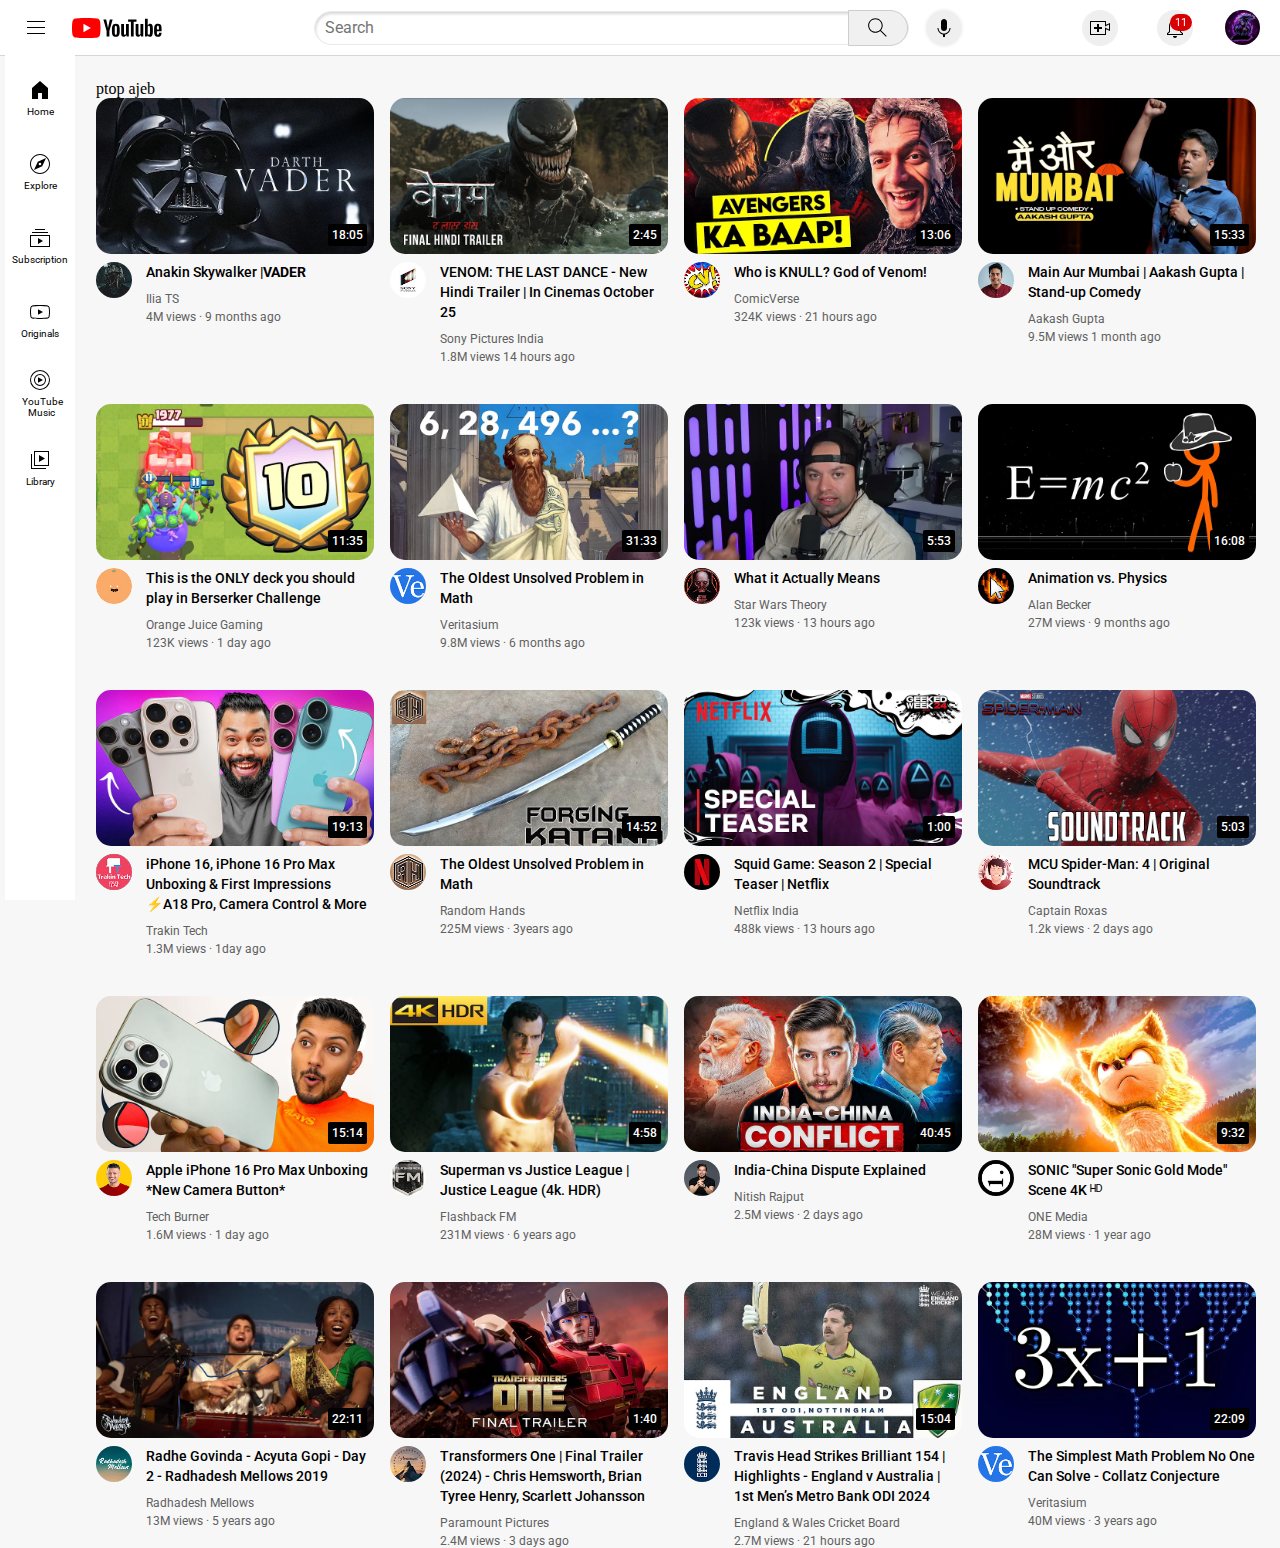
==== index.html @ 11c70578 "Update and rename youtube.html to index.html" ====
ptop ajeb<!DOCTYPE html>
<html>
    <head>
        <title>youtube.com clone</title>
        <link rel="preconnect" href="https://fonts.googleapis.com">
<link rel="preconnect" href="https://fonts.gstatic.com" crossorigin>
<link href="https://fonts.googleapis.com/css2?family=Roboto:wght@100;400&display=swap" rel="stylesheet">
<link rel="stylesheet" href="styles/general.css"> 
<link rel="stylesheet" href="styles/header.css">   
<link rel="stylesheet" href="styles/video.css">
<link rel="stylesheet" href="styles/sidebar.css">  
</head>
    <body> 
        <div class="header">
            <div class="left-section"><img class="hamburger-menu" src="icons/hamburger-menu.svg">
                <img class="youtube-logo" src="icons/youtube-logo.svg"> </div>
            <div class="middle-section"><input class="search-bar" type="text" placeholder="Search"> 
                <button class="search-button"><img class="search-icon" src="icons/search.svg ">
                <div class="tooltip">Search</div></button>
            <button class="voice-search-button"><img src="icons/voice-search-icon.svg"><div class="tooltip">Search with your voice</div></button></div>
            <div class="right-section">
                <div class="upload-icon-container"><button class="upload-button"><img src="icons/upload.svg"></button><div class="tooltip">create</div></div>
                 
                 <button class="notifications-button"><div class="notification-icon-container"><img src="icons/notifications.svg">
                    <div class="notificatons-count">11 </div></div></button>
                     
        <img class="current-profile-picture" src="channel-pictures/current-profile-picture.jpg"> 
            </div>
           
            
        </div>
        <div class="sidebar">
            <div class="sidebar-link"><img src="icons/home.svg"><div class="side-buttons">Home</div>
            </div>
            <div class="sidebar-link"><img src="icons/side-icon-2.svg"><div class="side-buttons">Explore</div></div>
            <div class="sidebar-link"><img src="icons/side-icon-3.svg"><div class="side-buttons"></divclass> Subscription</div>
             </div>
            <div class="sidebar-link">
                <img src="icons/side-icon-4.svg"><div class="side-buttons"> Originals</div></div>
            <div class="sidebar-link">
                <img src="icons/side-icon-5.svg"><div class="side-buttons" style="padding-left: 5px;">YouTube<div style="padding-left: 6px;">Music</div> </div> </div>
            <div class="sidebar-link">
                <img src="icons/side-icon-6.svg"><div class="side-buttons">Library</div>
        </div></div>
     <!-- comment out-->
       <div class="video-grid"> 
        <div class="video-preview">
        <div class="thumbnail-row">
            <img class="thumbnail" src="thumbnails/vader.webp">
        <div class="video-time">18:05</div></div>
        <div class="video-info-grid">
            <div class="channel-picture"> <img class="profile-picture" src="channel-pictures/dp1.jpg"></div>
            <div class="video-info"> <p class="video-title">Anakin Skywalker |<strong>VADER</strong> </p>
                <p class="video-author">
                    Ilia TS
                    </p>
                <p class="video-stat">4M views &#183; 9 months ago</p></div>
        </div></div>
        <div class="video-preview">
            <div class="thumbnail-row"><img class="thumbnail" src="thumbnails/venom3.webp"><div class="video-time">2:45</div></div>
            <div class="video-info-grid">
                <div class="channel-picture"> <img class="profile-picture" src="channel-pictures/dp2.jpg"></div>
                <div class="video-info"> <p class="video-title"> VENOM: THE LAST DANCE - New Hindi 
                    Trailer | In Cinemas October 25</p>
                    <p class="video-author">
                        Sony Pictures India

                        </p>
                    <p class="video-stat">1.8M views
                        14 hours ago</p></div>
                    </div>
                </div>
            <div class="video-preview">
                <div class="thumbnail-row"><img class="thumbnail" src="thumbnails/cv.webp"><div class="video-time">13:06</div></div>
                <div class="video-info-grid">
                    <div class="channel-picture"> <img class="profile-picture" src="channel-pictures/dp3.jpg"></div>
                    <div class="video-info"> <p class="video-title">Who is KNULL? God of Venom! </p>
                        <p class="video-author">
                            ComicVerse
                            </p>
                        <p class="video-stat">324K views &#183; 21 hours ago</p></div>
                </div></div>
            <div class="video-preview">
                <div class="thumbnail-row"><img class="thumbnail" src="thumbnails/akash.webp"><div class="video-time">15:33</div></div>
                <div class="video-info-grid">
                    <div class="channel-picture"> <img class="profile-picture" src="channel-pictures/dp4.jpg"></div><div class="video-info"> <p class="video-title"> Main Aur Mumbai | Aakash Gupta | Stand-up Comedy </p>
                        <p class="video-author">
                            Aakash Gupta
                        
    
                            </p>
                        <p class="video-stat">    9.5M views
                            1 month ago</p></div>
                        </div>
                    </div>
                    <div class="video-preview">
                        <div class="thumbnail-row"><img class="thumbnail" src="thumbnails/cr.webp"><div class="video-time">11:35</div></div>
                        <div class="video-info-grid">
                            <div class="channel-picture"> <img class="profile-picture" src="channel-pictures/dp5.jpg"></div>
                            <div class="video-info"> <p class="video-title">This is the ONLY deck you should play in Berserker Challenge </p>
                                <p class="video-author">
                                    Orange Juice Gaming
                                    </p>
                                <p class="video-stat"> 123K views &#183;
                                    1 day ago</p></div>
                        </div></div>
                    <div class="video-preview">
                        <div class="thumbnail-row"><img class="thumbnail" src="thumbnails/maths.webp"><div class="video-time">31:33</div></div>
                        <div class="video-info-grid">
                            <div class="channel-picture"> <img class="profile-picture" src="channel-pictures/dp6.jpg"></div><div class="video-info"> <p class="video-title"> The Oldest Unsolved Problem in Math</p>
                                <p class="video-author"> 
                                    Veritasium
                                    
                                    </p>
                                <p class="video-stat">9.8M views &#183;
                                    6 months ago</p></div>
                                </div>
                            </div> 
                            <div class="video-preview">
                                <div class="thumbnail-row"><img class="thumbnail" src="thumbnails/swtheory.webp"><div class="video-time">5:53</div></div>
                                <div class="video-info-grid">
                                    <div class="channel-picture"> <img class="profile-picture" src="channel-pictures/dp7.jpg"></div><div class="video-info"> <p class="video-title"> What it Actually Means</p>
                                        <p class="video-author"> 
                                            Star Wars Theory
                                            
                                            </p>
                                        <p class="video-stat">123k views &#183;
                                           13 hours ago</p></div>
                                        </div>
                                    </div> 
                                    <div class="video-preview">
                                        <div class="thumbnail-row"><img class="thumbnail" src="thumbnails/animate.webp"><div class="video-time">16:08</div></div>
                                        <div class="video-info-grid">
                                            <div class="channel-picture"> <img class="profile-picture" src="channel-pictures/dp8.jpg"></div><div class="video-info"> <p class="video-title"> Animation vs. Physics</p>
                                                <p class="video-author"> 
                                                    Alan Becker
                                                    
                                                    </p>
                                                <p class="video-stat">27M views &#183;
                                                     9 months ago</p></div>
                                                </div>
                                            </div> 
                                            <div class="video-preview">
                                                <div class="thumbnail-row"><img class="thumbnail" src="thumbnails/tech.webp"><div class="video-time">19:13</div></div>
                                                <div class="video-info-grid">
                                                    <div class="channel-picture"> <img class="profile-picture" src="channel-pictures/dp9.jpg"></div><div class="video-info"> <p class="video-title"> iPhone 16, iPhone 16 Pro Max Unboxing & First Impressions ⚡A18 Pro, Camera Control & More</p>
                                                        <p class="video-author"> 
                                                           Trakin Tech
                                                            
                                                            </p>
                                                        <p class="video-stat">1.3M views &#183;
                                                            1day ago</p></div>
                                                        </div>
                                                    </div> 
                                                    <div class="video-preview">
                                                        <div class="thumbnail-row"><img class="thumbnail" src="thumbnails/katana.webp"><div class="video-time">14:52</div></div>
                                                        <div class="video-info-grid">
                                                            <div class="channel-picture"> <img class="profile-picture" src="channel-pictures/dp10.jpg"></div><div class="video-info"> <p class="video-title"> The Oldest Unsolved Problem in Math</p>
                                                                <p class="video-author"> 
                                                                    Random Hands
                                                                    
                                                                    </p>
                                                                <p class="video-stat">225M views &#183;
                                                                   3years ago</p></div>
                                                                </div>
                                                            </div> 
                                                            <div class="video-preview">
                                                                <div class="thumbnail-row"><img class="thumbnail" src="thumbnails/squidgame.webp"><div class="video-time">1:00</div></div>
                                                                <div class="video-info-grid">
                                                                    <div class="channel-picture"> <img class="profile-picture" src="channel-pictures/dp11.jpg"></div><div class="video-info"> <p class="video-title">Squid Game: Season 2 | Special Teaser | Netflix</p>
                                                                        <p class="video-author"> 
                                                                           Netflix India
                                                                            
                                                                            </p>
                                                                        <p class="video-stat">488k views &#183;
                                                                           13 hours ago</p></div>
                                                                        </div>
                                                                    </div> 
                                                                    <div class="video-preview">
                                                                        <div class="thumbnail-row"><img class="thumbnail" src="thumbnails/spiderman.webp"><div class="video-time">5:03</div></div>
                                                                        <div class="video-info-grid">
                                                                            <div class="channel-picture"> <img class="profile-picture" src="channel-pictures/dp12.jpg"></div><div class="video-info"> <p class="video-title"> MCU Spider-Man: 4 | Original Soundtrack</p>
                                                                                <p class="video-author"> 
                                                                                    Captain Roxas
                                                                                    
                                                                                    </p>
                                                                                <p class="video-stat">1.2k views &#183;
                                                                                   2 days ago</p></div>
                                                                                </div>
                                                                            </div> 
                                                                            <div class="video-preview">
                                                                                <div class="thumbnail-row"><img class="thumbnail" src="thumbnails/techie.webp"><div class="video-time">15:14</div></div>
                                                                                <div class="video-info-grid">
                                                                                    <div class="channel-picture"> <img class="profile-picture" src="channel-pictures/dp13.jpg"></div><div class="video-info"> <p class="video-title"> Apple iPhone 16 Pro Max Unboxing *New Camera Button*</p>
                                                                                        <p class="video-author"> 
                                                                                           Tech Burner
                                                                                            
                                                                                            </p>
                                                                                        <p class="video-stat">1.6M views &#183;
                                                                                           1 day ago</p></div>
                                                                                        </div>
                                                                                    </div> 
                                                                                    <div class="video-preview">
                                                                                        <div class="thumbnail-row"><img class="thumbnail" src="thumbnails/superman.webp"><div class="video-time">4:58</div></div>
                                                                                        <div class="video-info-grid">
                                                                                            <div class="channel-picture"> <img class="profile-picture" src="channel-pictures/dp14.jpg"></div><div class="video-info"> <p class="video-title"> Superman vs Justice League  | Justice League (4k. HDR)</p>
                                                                                                <p class="video-author"> 
                                                                                                   Flashback FM
                                                                                                    
                                                                                                    </p>
                                                                                                <p class="video-stat">231M views &#183;
                                                                                                    6 years ago</p></div>
                                                                                                </div>
                                                                                            </div> 
                                                                                            <div class="video-preview">
                                                                                                <div class="thumbnail-row"><img class="thumbnail" src="thumbnails/india.webp"><div class="video-time">40:45</div></div>
                                                                                                <div class="video-info-grid">
                                                                                                    <div class="channel-picture"> <img class="profile-picture" src="channel-pictures/dp15.jpg"></div><div class="video-info"> <p class="video-title"> India-China Dispute Explained</p>
                                                                                                        <p class="video-author"> 
                                                                                                           Nitish Rajput
                                                                                                            
                                                                                                            </p>
                                                                                                        <p class="video-stat">2.5M views &#183;
                                                                                                            2 days ago</p></div>
                                                                                                        </div>
                                                                                                    </div> 
                                                                                                    <div class="video-preview">
                                                                                                        <div class="thumbnail-row"><img class="thumbnail" src="thumbnails/sonic.webp"><div class="video-time">9:32</div></div>
                                                                                                        <div class="video-info-grid">
                                                                                                            <div class="channel-picture"> <img class="profile-picture" src="channel-pictures/dp16.jpg"></div><div class="video-info"> <p class="video-title"> SONIC "Super Sonic Gold Mode" Scene 4K ᴴᴰ</p>
                                                                                                                <p class="video-author"> 
                                                                                                                   ONE Media
                                                                                                                    
                                                                                                                    </p>
                                                                                                                <p class="video-stat">28M views &#183;
                                                                                                                   1 year ago</p></div>
                                                                                                                </div>
                                                                                                            </div>  
                                                                                                            <div class="video-preview">
                                                                                                                <div class="thumbnail-row"><img class="thumbnail" src="thumbnails/krishna.webp"><div class="video-time">22:11</div></div>
                                                                                                                <div class="video-info-grid">
                                                                                                                    <div class="channel-picture"> <img class="profile-picture" src="channel-pictures/dp17.jpg"></div><div class="video-info"> <p class="video-title"> Radhe Govinda - Acyuta Gopi - Day 2 - Radhadesh Mellows 2019
                                                                                                                        
                                                                                                                        </p>
                                                                                                                        <p class="video-author"> 
                                                                                                                            Radhadesh Mellows
                                                                                                                            
                                                                                                                            </p>
                                                                                                                        <p class="video-stat">13M views &#183;
                                                                                                                            5 years ago</p></div>
                                                                                                                        </div>
                                                                                                                    </div> 
                                                                                                                    <div class="video-preview">
                                                                                                                        <div class="thumbnail-row"><img class="thumbnail" src="thumbnails/transformers.webp"><div class="video-time">1:40</div></div>
                                                                                                                        <div class="video-info-grid">
                                                                                                                            <div class="channel-picture"> <img class="profile-picture" src="channel-pictures/dp18.jpg"></div><div class="video-info"> <p class="video-title">  Transformers One | Final Trailer (2024) - Chris Hemsworth, Brian Tyree Henry, Scarlett Johansson</p>
                                                                                                                                <p class="video-author"> 
                                                                                                                                   Paramount Pictures
                                                                                                                                    
                                                                                                                                    </p>
                                                                                                                                <p class="video-stat">2.4M views &#183;
                                                                                                                                    3 days ago</p></div>
                                                                                                                                </div>
                                                                                                                            </div> 
                                                                                                                            <div class="video-preview">
                                                                                                                                <div class="thumbnail-row"><img class="thumbnail" src="thumbnails/cricket.webp"><div class="video-time">15:04</div></div>
                                                                                                                                <div class="video-info-grid">
                                                                                                                                    <div class="channel-picture"> <img class="profile-picture" src="channel-pictures/dp19.jpg"></div><div class="video-info"> <p class="video-title">Travis Head Strikes Brilliant 154 | Highlights - England v Australia | 1st Men’s Metro Bank ODI 2024 </p>
                                                                                                                                        <p class="video-author"> 
                                                                                                                                            
England & Wales Cricket Board
                                                                                                                                            
                                                                                                                                            </p>
                                                                                                                                        <p class="video-stat">2.7M views &#183;
                                                                                                                                            21 hours ago</p></div>
                                                                                                                                        </div>
                                                                                                                                    </div> 
                                                                                                                                    <div class="video-preview">
                                                                                                                                        <div class="thumbnail-row"><img class="thumbnail" src="thumbnails/maths2.webp"><div class="video-time">22:09</div></div>
                                                                                                                                        <div class="video-info-grid">
                                                                                                                                            <div class="channel-picture"> <img class="profile-picture" src="channel-pictures/dp6.jpg"></div><div class="video-info"> <p class="video-title"> The Simplest Math Problem No One Can Solve - Collatz Conjecture</p>
                                                                                                                                                <p class="video-author"> 
                                                                                                                                                    Veritasium
                                                                                                                                                    
                                                                                                                                                    </p>
                                                                                                                                                <p class="video-stat">40M views &#183;
                                                                                                                                                    3 years ago</p></div>
                                                                                                                                                </div>
                                                                                                                                            </div> 
                                                                                                                                            
                                                                                                                                                    
                                                                                                                                                             
                                                                                                                                                                    
                                                                                                                                                                            </div> 

                        </div>
                        
                            
                    </body>
</html>
---- styles/general.css ----
p{
    font-family: roboto,arial;
    margin-top: 0;
    margin-bottom: 0;
    
}
body{
    margin:0;
    padding-top: 80px;
    padding-left: 96px;
    padding-right: 24px;
    background-color: rgb(247, 247, 247);
}
---- styles/header.css ----
.header{
height: 55px;
display: flex;
flex-direction: row;
justify-content: space-between;
position: fixed;
top: 0;
left: 0;
right: 0;
z-index: 100;
background-color: rgb(255, 255, 255);
border-bottom-width: 1px;
border-bottom-style: solid;
border-bottom-color: rgb(214, 214, 214);
}
.left-section{
    display:  flex;
    align-items: center;
}
.middle-section{
    flex: 1;
    margin-left: 70px;
    margin-right:  35px;
    max-width: 650px;
    display: flex;
    align-items: center;
    
}
.right-section{
    width: 180px;
    display: flex;
    align-items: center;
    justify-content: space-between;
    margin-right: 20px;
    flex-shrink: 0;
}
.hamburger-menu{
    height: 24px;
    margin-left: 24px;
    margin-right:  24px;
    cursor: pointer;
}
.hamburger-menu:hover{
 
    opacity: 0.65;
}
.youtube-logo{
    height: 20px;
    cursor: pointer;
} 
.youtube-logo:hover{
    opacity: 0.65;
}
.search-button{
    height: 36px;
    width: 60px;
    background-color: rgb(240, 240, 240);
    border-width: 1px;
    border-style: solid;
    border-color: rgb(234, 234, 234);
    margin-left:-61px;
    border-radius: 25px;
    border-top-left-radius:0px;
    border-bottom-left-radius: 0px;
   cursor: pointer;
    border-color:  rgb(205, 205, 205); 
    
}
.search-button,
.voice-search-button,
.upload-icon-container{
    display: flex;
    justify-content: center;
    position: relative;
    align-items: center;
}
.search-button .tooltip,
.voice-search-button .tooltip,
.upload-icon-container .tooltip{
    font-family: roboto,arial;
    position: absolute;
    background-color: gray;
    color: white;
    padding-top: 4px;
    padding-bottom: 4px;
    padding-left: 8px;
    padding-right: 8px;
    border-radius: 2px;
    font-size: 12px;
    bottom: -30px;
    opacity: 0;
  transition :opacity 0.15s;
  pointer-events: none;
  white-space: nowrap;
}
.search-button:hover .tooltip,
.voice-search-button:hover .tooltip,
.upload-icon-container:hover .tooltip{
    opacity: 1;
}
.search-button:hover{
    opacity: 0.65;
}
.voice-search-button{
 height: 40px;
 width: 40px;
 margin-left:  16px;
 border-radius: 30px;
 border-color:rgb(251, 250, 250);
 border-style: solid;
 cursor: pointer;
}
.voice-search-button:hover{
    opacity: 0.65;
}
.search-bar{
    flex: 1;
    height: 34px;
    border-radius: 25px;
     
    border: 1px solid rgb(234, 234, 234);
    padding-left: 10px;
    font-size: 16px;
    box-shadow: inset 1px 2px 3px rgb(216, 216, 216);

width: 5pxpx;
}
.search-bar::placeholder{
    font-family: roboto,arial;
   
   
}
.search-icon{
    height: 25px;
}
.upload-button{
    height: 40px;
    width: 40px;
    border-radius: 25px;
    border-style: solid;
    border-color: rgb(255, 255, 255); 
    cursor:pointer;
    margin-right: 5px;
}
.upload-button:hover{
    opacity: 0.65;
}
 .notifications-button{
    height: 40px;
    width: 40px;
    border-radius: 25px;
    border-style: solid;
    border-color:  rgb(255, 255, 255);
    cursor:pointer;
}
.notifications-button:hover{
    opacity: 0.65;
}
.notification-icon-container{
    position: relative;
      
}
.notificatons-count{
position: absolute;
top: -2px;
right: -5px;
background-color: rgb(216, 0, 0);
color: white; 
font-family: roboto,arial;
font-size: 11px;
padding-left: 5px;
padding-right: 5px;
padding-top: 2px;
padding-bottom: 2px;
border-radius: 10px;
}
.current-profile-picture{
    height: 35px;
    
    border-radius: 25px;
    border: none;
   vertical-align: center;
}
.notifications-button:hover{
    opacity: 0.65;
}
---- styles/video.css ----
.thumbnail{
   border-radius: 15px;
   width:100%; 
}


.video-title{
    object-fit: cover;
    margin-top: 0;
    font-size:14px ;
    font-weight: 500;
    line-height: 20px;
    margin-bottom: 10px;
}
.video-stat{
    margin-top: 0px;
    font-size: 12px;
    color: rgb(96,96,96);

}


.profile-picture{
width: 36px;
border-radius: 40px;
}
.thumbnail-row{
margin-bottom: 8px;
position: relative;
}
.video-author{
font-size: 12px;
color: rgb(96,96,96);
margin-bottom: 4px;
}
.video-info-grid{
grid-template-columns: 50px 1fr;
display: grid;
}

.video-grid{
display: grid;
grid-template-columns:1fr 1fr 1fr;
column-gap: 16px;
row-gap: 40px; 

}
@media (max-width: 750px){
    .video-grid{
        grid-template-columns: 1fr 1fr ;
    }
}
@media (min-width:751px) and (max-width:999px){
    .video-grid{
        grid-template-columns: 1fr 1fr 1fr ;
    }
}
@media (min-width: 1000px){
    .video-grid{
        grid-template-columns: 1fr 1fr 1fr 1fr;
    }
}

.video-time{
    background-color: black;
    color: white;
    position: absolute;
   font-size:12px ;
   font-weight: 500;
   bottom: 8px;
font-family: roboto,arial;
   right: 7px;
   padding: 4px  ; 
   border-radius: 2px;
}
---- styles/sidebar.css ----
.sidebar{
    position: fixed;
    left: 5PX;
    bottom: 0;
      
    top: 55px;
    background-color: rgb(255, 255, 255);
    width: 70px;
    z-index: 101;
    padding-top: 5PX;

}
.sidebar-link{
height: 74px;
display: flex;
justify-content: center;
align-items: center;
flex-direction: column;
cursor: pointer;
}
.sidebar-link:hover{
background-color: rgb(234, 234, 234);
    

}  
.sidebar-link img{
    height: 24px;
    margin-bottom: 4PX;
}
.side-buttons{
    font-family: roboto,arial;
    font-size: 10px;
}
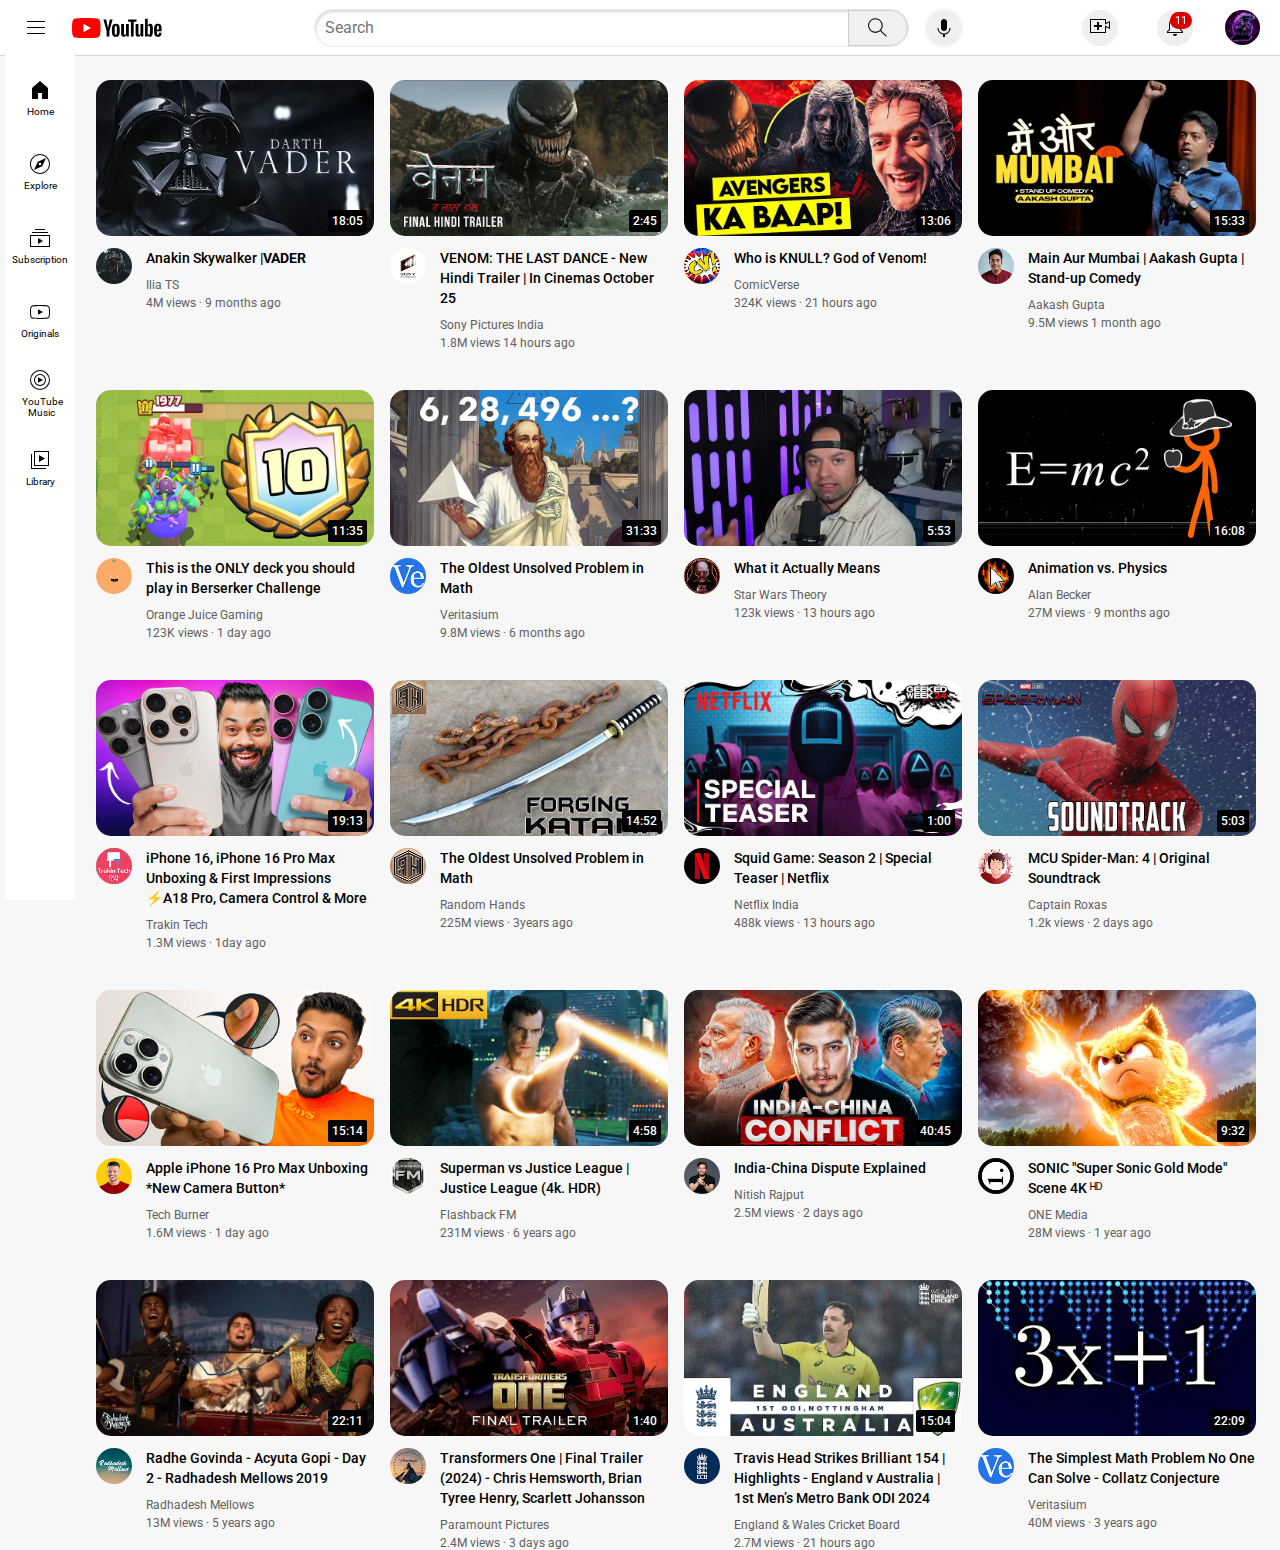
==== commit 9b9e5ac1: "Update index.html" ====
--- a/index.html
+++ b/index.html
@@ -1,4 +1,4 @@
-ptop ajeb<!DOCTYPE html>
+<!DOCTYPE html>
 <html>
     <head>
         <title>youtube.com clone</title>
